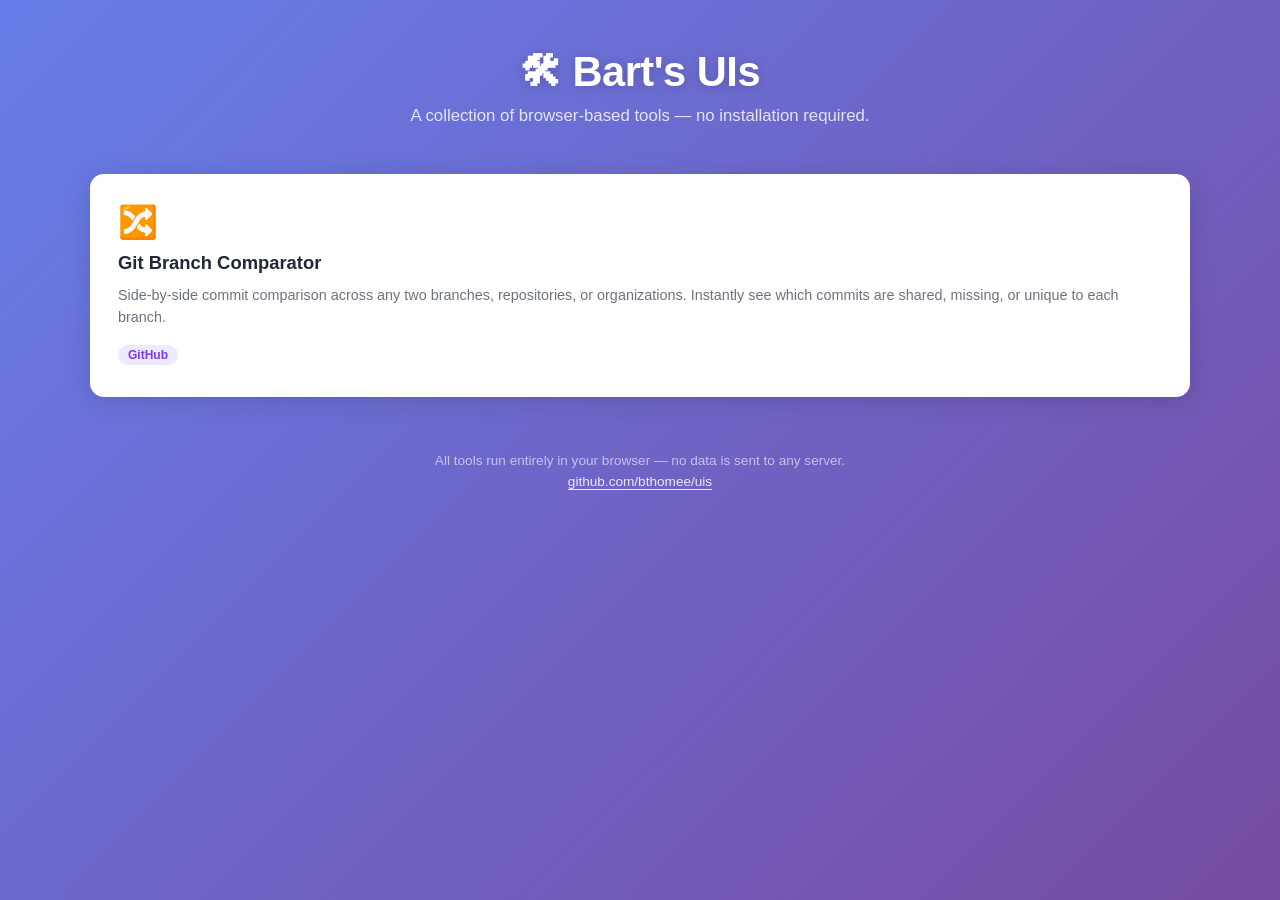
==== index.html @ 0b6bdf9d "Add GitHub PR branch comparison UI" ====
<!DOCTYPE html>
<html lang="en">
<head>
  <meta charset="UTF-8" />
  <meta name="viewport" content="width=device-width, initial-scale=1.0" />
  <title>Bart's UIs</title>
  <link rel="icon" href="favicon.svg" />
  <style>
    *, *::before, *::after { box-sizing: border-box; margin: 0; padding: 0; }

    body {
      font-family: 'BlinkMacSystemFont', 'Segoe UI', Roboto, Oxygen, Ubuntu, Cantarell, sans-serif;
      background: linear-gradient(135deg, #667eea 0%, #764ba2 100%);
      min-height: 100vh;
      padding: 48px 24px;
      color: #1f2937;
    }

    .container {
      max-width: 1100px;
      margin: 0 auto;
    }

    header {
      text-align: center;
      margin-bottom: 48px;
    }

    header h1 {
      font-size: 2.6rem;
      font-weight: 800;
      color: #fff;
      letter-spacing: -0.5px;
      margin-bottom: 10px;
      text-shadow: 0 2px 12px rgba(0,0,0,0.18);
    }

    header p {
      font-size: 1.05rem;
      color: rgba(255,255,255,0.82);
    }

    .cards {
      display: grid;
      grid-template-columns: repeat(auto-fit, minmax(280px, 1fr));
      gap: 24px;
    }

    .card {
      background: #fff;
      border-radius: 14px;
      padding: 32px 28px;
      box-shadow: 0 4px 24px rgba(0,0,0,0.13);
      text-decoration: none;
      color: inherit;
      display: flex;
      flex-direction: column;
      gap: 10px;
      transition: transform 0.18s ease, box-shadow 0.18s ease;
    }

    .card:hover {
      transform: translateY(-5px);
      box-shadow: 0 10px 36px rgba(0,0,0,0.2);
    }

    .card-icon {
      font-size: 2rem;
      line-height: 1;
      margin-bottom: 4px;
    }

    .card-title {
      font-size: 1.15rem;
      font-weight: 700;
      color: #1f2937;
    }

    .card-description {
      font-size: 0.9rem;
      color: #6b7280;
      line-height: 1.55;
    }

    .card-tag {
      display: inline-block;
      margin-top: 6px;
      font-size: 0.75rem;
      font-weight: 600;
      color: #7c3aed;
      background: #ede9fe;
      border-radius: 999px;
      padding: 3px 10px;
      align-self: flex-start;
    }

    footer {
      text-align: center;
      margin-top: 56px;
      font-size: 0.85rem;
      color: rgba(255,255,255,0.6);
    }

    footer a {
      color: rgba(255,255,255,0.85);
      text-decoration: underline;
      text-underline-offset: 3px;
    }
  </style>
</head>
<body>
  <div class="container">
    <header>
      <h1>🛠 Bart's UIs</h1>
      <p>A collection of browser-based tools — no installation required.</p>
    </header>

    <div class="cards">

      <a class="card" href="branch-compare.html">
        <div class="card-icon">🔀</div>
        <div class="card-title">Git Branch Comparator</div>
        <div class="card-description">
          Side-by-side commit comparison across any two branches, repositories, or organizations.
          Instantly see which commits are shared, missing, or unique to each branch.
        </div>
        <span class="card-tag">GitHub</span>
      </a>

    </div>

    <footer>
      <p>All tools run entirely in your browser &mdash; no data is sent to any server.</p>
      <p style="margin-top: 6px;">
        <a href="https://github.com/bthomee/uis" target="_blank" rel="noopener">github.com/bthomee/uis</a>
      </p>
    </footer>
  </div>
</body>
</html>
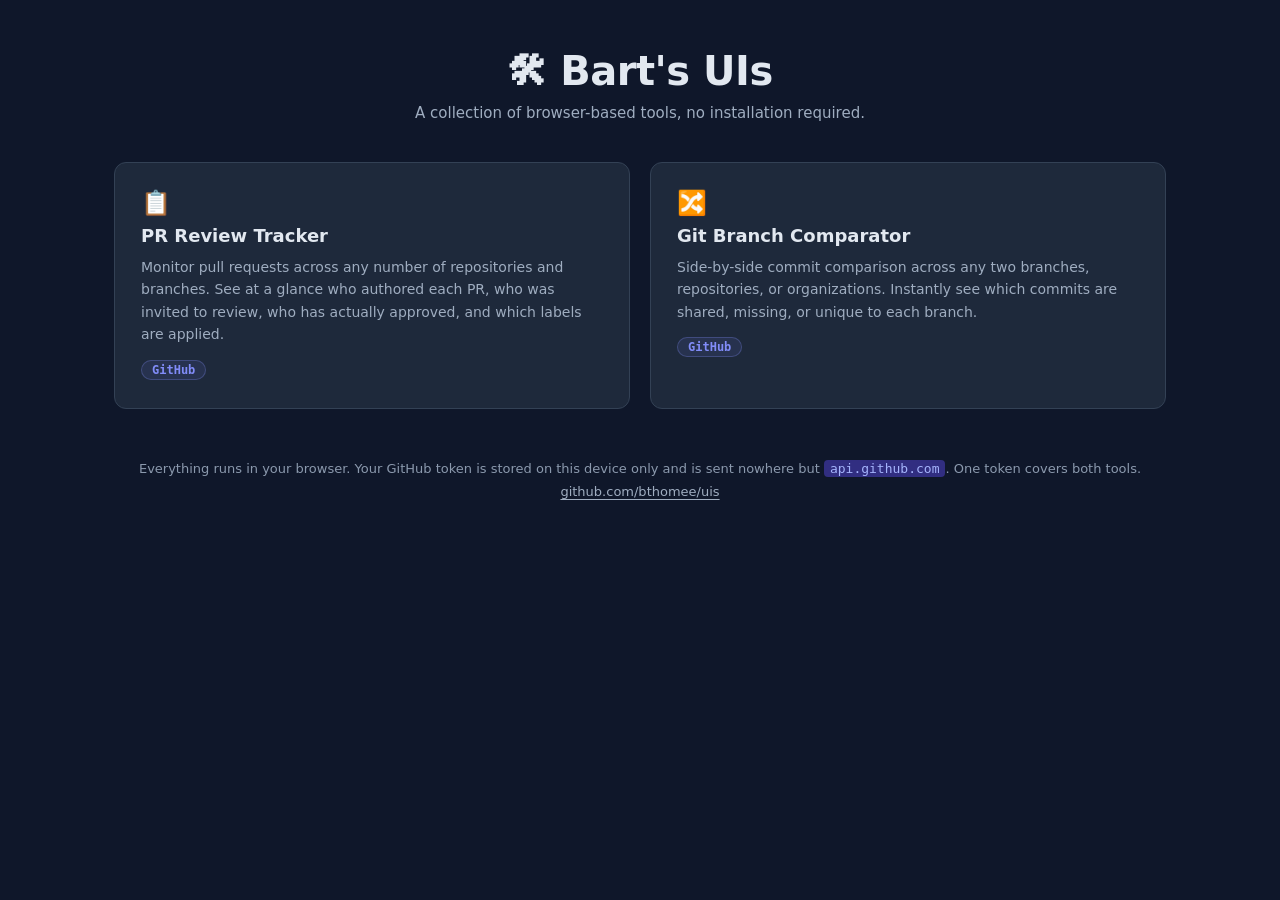
==== commit 092ebaa0: "Add PR tracker tool and shared gh-common module Introduces pr-tracker.html alongside shared gh-commo" ====
--- a/index.html
+++ b/index.html
@@ -5,122 +5,87 @@
   <meta name="viewport" content="width=device-width, initial-scale=1.0" />
   <title>Bart's UIs</title>
   <link rel="icon" href="favicon.svg" />
+  <!-- Same policy as the dashboards, minus connect-src: this page talks to nothing. -->
+  <meta http-equiv="Content-Security-Policy" content="default-src 'none'; img-src 'self' data:; style-src 'self' 'sha256-sQfXgb/aGTTjnxkW3dREyuYC4kLwOAw9TNK8QJbGeas='; base-uri 'none'; form-action 'none'" />
+  <link rel="stylesheet" href="gh-common.css" />
   <style>
-    *, *::before, *::after { box-sizing: border-box; margin: 0; padding: 0; }
+    /* The index used to carry its own light-purple theme while both tools it
+       links to are dark, so the first thing anyone saw looked like a different
+       product. Everything below is built from the shared tokens instead. */
+    .home { max-width: 68.75rem; margin: 0 auto; padding: 48px 24px 64px; }
 
-    body {
-      font-family: 'BlinkMacSystemFont', 'Segoe UI', Roboto, Oxygen, Ubuntu, Cantarell, sans-serif;
-      background: linear-gradient(135deg, #667eea 0%, #764ba2 100%);
-      min-height: 100vh;
-      padding: 48px 24px;
-      color: #1f2937;
+    .home-head { text-align: center; margin-bottom: 40px; }
+    .home-head h1 {
+      font-size: var(--fs-6xl); font-weight: 800; color: var(--text);
+      letter-spacing: -0.5px; margin-bottom: 10px;
+    }
+    .home-head p { font-size: var(--fs-lg); color: var(--text-mute); }
+
+    .cards { display: grid; grid-template-columns: repeat(auto-fit, minmax(17.5rem, 1fr)); gap: 20px; }
+
+    .card {
+      background: var(--surface);
+      border: 1px solid var(--border);
+      border-radius: var(--radius-lg);
+      padding: 28px 26px;
+      text-decoration: none;
+      color: inherit;
+      display: flex; flex-direction: column; gap: 10px;
+      transition: transform 0.18s ease, border-color 0.18s ease, background 0.18s ease;
+    }
+    .card:hover {
+      transform: translateY(-3px);
+      border-color: var(--accent-solid);
+      background: var(--surface-hi);
+    }
+    .card-icon  { font-size: var(--fs-4xl); line-height: 1; }
+    .card-title { font-size: var(--fs-xl); font-weight: 700; color: var(--text); }
+    .card-desc  { font-size: var(--fs-base); color: var(--text-mute); line-height: 1.6; }
+    .card-tag {
+      display: inline-block; align-self: flex-start; margin-top: 4px;
+      font-size: var(--fs-sm); font-weight: 600; font-family: var(--mono);
+      color: var(--accent); background: rgba(129, 140, 248, 0.10);
+      border: 1px solid rgba(129, 140, 248, 0.28);
+      border-radius: 999px; padding: 2px 10px;
     }
 
-    .container {
-      max-width: 1100px;
-      margin: 0 auto;
+    .home-foot {
+      text-align: center; margin-top: 48px;
+      font-size: var(--fs-md); color: var(--text-faint); line-height: 1.8;
     }
+    .home-foot a { color: var(--text-mute); text-decoration: underline; text-underline-offset: 3px; }
+    .home-foot a:hover { color: var(--accent); }
 
-    header {
-      text-align: center;
-      margin-bottom: 48px;
-    }
-
-    header h1 {
-      font-size: 2.6rem;
-      font-weight: 800;
-      color: #fff;
-      letter-spacing: -0.5px;
-      margin-bottom: 10px;
-      text-shadow: 0 2px 12px rgba(0,0,0,0.18);
-    }
-
-    header p {
-      font-size: 1.05rem;
-      color: rgba(255,255,255,0.82);
-    }
-
-    .cards {
-      display: grid;
-      grid-template-columns: repeat(auto-fit, minmax(280px, 1fr));
-      gap: 24px;
-    }
-
-    .card {
-      background: #fff;
-      border-radius: 14px;
-      padding: 32px 28px;
-      box-shadow: 0 4px 24px rgba(0,0,0,0.13);
-      text-decoration: none;
-      color: inherit;
-      display: flex;
-      flex-direction: column;
-      gap: 10px;
-      transition: transform 0.18s ease, box-shadow 0.18s ease;
-    }
-
-    .card:hover {
-      transform: translateY(-5px);
-      box-shadow: 0 10px 36px rgba(0,0,0,0.2);
-    }
-
-    .card-icon {
-      font-size: 2rem;
-      line-height: 1;
-      margin-bottom: 4px;
-    }
-
-    .card-title {
-      font-size: 1.15rem;
-      font-weight: 700;
-      color: #1f2937;
-    }
-
-    .card-description {
-      font-size: 0.9rem;
-      color: #6b7280;
-      line-height: 1.55;
-    }
-
-    .card-tag {
-      display: inline-block;
-      margin-top: 6px;
-      font-size: 0.75rem;
-      font-weight: 600;
-      color: #7c3aed;
-      background: #ede9fe;
-      border-radius: 999px;
-      padding: 3px 10px;
-      align-self: flex-start;
-    }
-
-    footer {
-      text-align: center;
-      margin-top: 56px;
-      font-size: 0.85rem;
-      color: rgba(255,255,255,0.6);
-    }
-
-    footer a {
-      color: rgba(255,255,255,0.85);
-      text-decoration: underline;
-      text-underline-offset: 3px;
+    @media (max-width: 51.25em) {
+      .home { padding: 32px 16px 48px; }
+      .home-head h1 { font-size: var(--fs-5xl); }
     }
   </style>
 </head>
 <body>
-  <div class="container">
-    <header>
+  <div class="home">
+    <header class="home-head">
       <h1>🛠 Bart's UIs</h1>
-      <p>A collection of browser-based tools — no installation required.</p>
+      <p>A collection of browser-based tools, no installation required.</p>
     </header>
 
     <div class="cards">
 
+      <a class="card" href="pr-tracker.html">
+        <div class="card-icon">📋</div>
+        <div class="card-title">PR Review Tracker</div>
+        <div class="card-desc">
+          Monitor pull requests across any number of repositories and branches. See at a glance
+          who authored each PR, who was invited to review, who has actually approved, and which
+          labels are applied.
+        </div>
+        <span class="card-tag">GitHub</span>
+      </a>
+
       <a class="card" href="branch-compare.html">
         <div class="card-icon">🔀</div>
         <div class="card-title">Git Branch Comparator</div>
-        <div class="card-description">
+        <div class="card-desc">
           Side-by-side commit comparison across any two branches, repositories, or organizations.
           Instantly see which commits are shared, missing, or unique to each branch.
         </div>
@@ -129,11 +94,10 @@
 
     </div>
 
-    <footer>
-      <p>All tools run entirely in your browser &mdash; no data is sent to any server.</p>
-      <p style="margin-top: 6px;">
-        <a href="https://github.com/bthomee/uis" target="_blank" rel="noopener">github.com/bthomee/uis</a>
-      </p>
+    <footer class="home-foot">
+      <p>Everything runs in your browser. Your GitHub token is stored on this device only and
+         is sent nowhere but <code>api.github.com</code>. One token covers both tools.</p>
+      <p><a href="https://github.com/bthomee/uis" target="_blank" rel="noopener">github.com/bthomee/uis</a></p>
     </footer>
   </div>
 </body>
--- a/gh-common.css
+++ b/gh-common.css
@@ -0,0 +1,266 @@
+/* ══════════════════════════════════════════════════════════════════════════
+   gh-common.css - shared design tokens and components for Bart's UIs.
+
+   Loaded by every dashboard before its own <style> block. Anything that both
+   dashboards render the same way lives here; anything page-specific stays in
+   the page. Colours are declared once as custom properties so a palette change
+   is one edit rather than a copy-paste sweep across files.
+   ══════════════════════════════════════════════════════════════════════════ */
+
+:root {
+  /* Surfaces and text */
+  --bg:         #0f172a;
+  --surface:    #1e293b;
+  --surface-hi: #22304a;
+  --surface-alt:#172033;
+  --border:     #334155;
+  --border-hi:  #475569;
+  /* Every text tone clears WCAG AA (4.5:1) against BOTH the page background
+     and the lighter panel background. The old --text-mute was 3.75:1 and
+     --text-faint only 2.36:1, which is what made PR numbers and timestamps
+     hard to read. Measured ratios are in the comments. */
+  --text:       #e2e8f0;   /* 14.5 page / 11.9 panel */
+  --text-soft:  #cbd5e1;   /* 12.0 / 9.9  */
+  --text-dim:   #b6c2d2;   /*  9.9 / 8.1  */
+  --text-mute:  #9fadc0;   /*  7.8 / 6.4  */
+  --text-faint: #8b99ad;   /*  6.2 / 5.1  */
+  /* Non-text only: separators and disabled outlines, never used for copy. */
+  --line-soft:  #475569;
+
+  /* Accent and status */
+  --accent:       #818cf8;
+  --accent-solid: #6366f1;
+  --accent-deep:  #4f46e5;
+  --accent-dark:  #312e81;
+  --accent-pale:  #a5b4fc;
+  --ok:      #4ade80;
+  --ok-dim:  #34d399;
+  --warn:    #fbbf24;
+  --info:    #67e8f9;
+  --danger:  #f87171;
+  --merged:  #a78bfa;
+
+  /* Shape */
+  --radius-sm: 6px;
+  --radius:    8px;
+  --radius-lg: 12px;
+  --radius-xl: 16px;
+
+  --mono: 'SFMono-Regular', Consolas, monospace;
+  --sans: 'Inter', 'Segoe UI', system-ui, sans-serif;
+
+  /* Type scale, in rem so it follows the reader's browser font-size setting
+     rather than overriding it. The root is left at the browser default, so
+     1rem is normally 16px and each value renders as the pixel size in its
+     comment; someone who has set 20px gets everything 25% larger without
+     touching zoom. Change these to rescale both dashboards at once. */
+  --fs-2xs:  0.625rem;    /* 10px at a 16px root */
+  --fs-xs:   0.6875rem;   /* 11 */
+  --fs-sm:   0.75rem;     /* 12 */
+  --fs-md:   0.8125rem;   /* 13 */
+  --fs-base: 0.875rem;    /* 14 */
+  --fs-lg:   0.9375rem;   /* 15 */
+  --fs-xl:   1.125rem;    /* 18 */
+  --fs-2xl:  1.25rem;     /* 20 */
+  --fs-3xl:  1.375rem;    /* 22 */
+  --fs-4xl:  1.5rem;      /* 24 */
+  --fs-5xl:  1.75rem;     /* 28 */
+  --fs-6xl:  2.5rem;      /* 40 */
+}
+
+*, *::before, *::after { box-sizing: border-box; margin: 0; padding: 0; }
+
+/* Deliberately not set: the root font size stays at whatever the browser (and
+   therefore the reader) says it is. Every size below is relative to it. */
+html { font-size: 100%; }
+
+body {
+  background: var(--bg);
+  font-family: var(--sans);
+  color: var(--text);
+  min-height: 100vh;
+}
+
+a { color: inherit; }
+
+code {
+  background: var(--accent-dark);
+  color: var(--accent-pale);
+  padding: 1px 6px;
+  border-radius: 4px;
+  font-size:var(--fs-md);
+  font-family: var(--mono);
+}
+
+::-webkit-scrollbar { width: 6px; height: 6px; }
+::-webkit-scrollbar-track { background: var(--surface); }
+::-webkit-scrollbar-thumb { background: var(--border); border-radius: 3px; }
+::-webkit-scrollbar-thumb:hover { background: var(--border-hi); }
+
+@keyframes pulse  { 0%,100% { opacity: 1 } 50% { opacity: 0.4 } }
+@keyframes spin   { to { transform: rotate(360deg) } }
+@keyframes fadeIn { from { opacity: 0; transform: scale(0.97) } to { opacity: 1; transform: scale(1) } }
+
+/* A visible keyboard focus indicator, declared !important on purpose: several
+   controls set `outline:none` inline from JS, and a focus ring is not
+   something a component should be able to opt out of. */
+:focus-visible {
+  outline: 2px solid var(--accent) !important;
+  outline-offset: 1px;
+}
+
+/* ── Token screen ─────────────────────────────────────────────────────────
+   Identical across dashboards; only the icon, title and one-line blurb vary,
+   and those are injected by gh-common.js.                                  */
+.token-screen { display:flex; align-items:center; justify-content:center; min-height:100vh; padding:20px; }
+.token-box    { width:100%; max-width:33.75rem; padding:40px; background:var(--surface); border-radius:var(--radius-xl); border:1px solid var(--border); }
+.token-box h1 { font-size:var(--fs-3xl); font-weight:700; color:var(--accent); margin-bottom:10px; }
+.token-box p  { font-size:var(--fs-base); color:var(--text-mute); line-height:1.6; margin-bottom:12px; }
+.token-icon   { font-size:var(--fs-5xl); margin-bottom:8px; }
+.token-row    { display:flex; gap:8px; margin:20px 0 12px; }
+.token-input  { flex:1; padding:11px 14px; border-radius:var(--radius); border:1px solid var(--border); background:var(--bg); color:var(--text); font-size:var(--fs-lg); }
+.token-input:focus { border-color: var(--accent-solid); }
+.btn-connect  { padding:11px 22px; border-radius:var(--radius); border:none; background:var(--accent-solid); color:#fff; font-size:var(--fs-lg); font-weight:600; cursor:pointer; white-space:nowrap; }
+.btn-connect:hover:not(:disabled) { background: var(--accent-deep); }
+.btn-connect:disabled { background: var(--accent-dark); cursor:not-allowed; }
+.err-text     { color: var(--danger); font-size:var(--fs-base); line-height:1.5; }
+.check-row    { display:flex; align-items:center; gap:8px; font-size:var(--fs-md); color:var(--text-mute); margin-bottom:4px; }
+.check-row input { width:0.9em; height:0.9em; cursor:pointer; accent-color: var(--accent-solid); }
+.check-row label { cursor:pointer; }
+.scope-note   { font-size:var(--fs-sm); color:var(--text-faint); margin:6px 0 12px; line-height:1.6; }
+
+/* ── Utilities ────────────────────────────────────────────────────────────
+   A small set of single-purpose classes, so that no element in this suite
+   needs a `style` attribute.
+
+   That is what lets the Content-Security-Policy drop `style-src
+   'unsafe-inline'`. A hash can cover a `<style>` block, but nothing covers a
+   style attribute in markup, so as long as one exists anywhere the policy has
+   to allow all of them. Values that genuinely vary at runtime (a label's own
+   colour, a status colour) are written through `element.style`, which is the
+   CSSOM rather than markup and is not restricted by the policy at all.       */
+.grow         { flex: 1; }
+.m0           { margin: 0; }
+.mb-sm        { margin-bottom: 8px; }
+.no-underline { text-decoration: none; }
+.t-dim        { color: var(--text-dim); }
+.t-mute       { color: var(--text-mute); }
+.t-faint      { color: var(--text-faint); }
+.header-icon  { font-size: var(--fs-2xl); }
+
+/* A centred one-line explanation where a table or a list would otherwise be. */
+.pad-note          { padding: 26px; text-align: center; font-size: var(--fs-base); color: var(--text-faint); }
+.pad-note.is-info  { padding: 22px; color: var(--text-mute); }
+
+/* Shown while the token is being checked, before any board can be drawn. */
+.connecting-splash { min-height:100vh; display:flex; align-items:center; justify-content:center;
+                     color:var(--text-faint); font-size:var(--fs-lg); }
+
+/* ── Shell ────────────────────────────────────────────────────────────────
+   Pages set their own max-width on .main.                                  */
+.main    { padding: 20px 24px 60px; margin: 0 auto; }
+.header  { display:flex; align-items:center; gap:12px; margin-bottom:18px; flex-wrap:wrap; }
+.header h1 { font-size:var(--fs-2xl); font-weight:700; color: var(--accent); }
+.divider { width:1px; height:1em; background: var(--border); }
+.muted   { font-size:var(--fs-md); color: var(--text-faint); }
+
+.btn-sm  { padding:5px 12px; border-radius:var(--radius-sm); border:1px solid var(--border); background:transparent; color:var(--text-mute); font-size:var(--fs-md); cursor:pointer; white-space:nowrap; }
+.btn-sm:hover:not(:disabled) { color: var(--text-dim); border-color: var(--border-hi); }
+.btn-sm:disabled { opacity:0.45; cursor:not-allowed; }
+
+.btn-primary { padding:6px 16px; border-radius:7px; border:1px solid var(--accent-solid); background:var(--accent-solid); color:#fff; font-size:var(--fs-md); font-weight:600; cursor:pointer; white-space:nowrap; }
+.btn-primary:hover:not(:disabled) { background: var(--accent-deep); }
+.btn-primary:disabled { background: var(--accent-dark); border-color: var(--accent-dark); cursor:not-allowed; }
+
+/* ── Panels ───────────────────────────────────────────────────────────── */
+.panel       { background:var(--surface); border-radius:var(--radius-lg); border:1px solid var(--border); padding:16px; margin-bottom:16px; }
+.panel-head  { display:flex; align-items:center; gap:10px; margin-bottom:12px; flex-wrap:wrap; }
+.panel-label { font-size:var(--fs-sm); font-weight:700; letter-spacing:0.09em; text-transform:uppercase; color:var(--text-mute); }
+
+/* ── Stats bar ─────────────────────────────────────────────────────────── */
+.stats-bar { display:flex; margin-bottom:16px; background:var(--surface); border-radius:10px; border:1px solid var(--border); overflow:hidden; flex-wrap:wrap; }
+.stat-cell { flex:1; min-width:6.875rem; padding:12px 16px; border-right:1px solid var(--border); }
+.stat-cell:last-child { border-right:none; }
+.stat-val  { font-size:var(--fs-4xl); font-weight:700; }
+.stat-lbl  { font-size:var(--fs-sm); color:var(--text-mute); margin-top:3px; }
+
+/* ── Feedback ──────────────────────────────────────────────────────────── */
+.empty-state         { text-align:center; padding:60px 20px; color:var(--text-faint); }
+.empty-state .icon   { font-size:var(--fs-6xl); margin-bottom:12px; }
+.empty-state .title  { font-size:var(--fs-lg); color:var(--text-dim); margin-bottom:6px; font-weight:600; }
+.empty-state .sub    { font-size:var(--fs-base); line-height:1.6; max-width:28.75rem; margin:0 auto; }
+
+.err-banner { background:rgba(248,113,113,0.08); border:1px solid rgba(248,113,113,0.3); border-radius:10px; padding:11px 14px; margin-bottom:14px; font-size:var(--fs-md); color:#fca5a5; line-height:1.6; }
+.err-banner strong { color: var(--danger); }
+
+.spinner   { display:inline-block; width:0.85em; height:0.85em; border:2px solid var(--border); border-top-color:var(--accent); border-radius:50%; animation:spin 0.7s linear infinite; }
+.pulse-dot { display:inline-block; width:0.55em; height:0.55em; border-radius:50%; background:var(--accent); opacity:0.7; animation:pulse 1s infinite; flex-shrink:0; }
+
+.toast { position:fixed; bottom:22px; left:50%; transform:translateX(-50%); background:var(--surface); border:1px solid var(--border); color:var(--text-soft); font-size:var(--fs-base); padding:10px 20px; border-radius:9px; box-shadow:0 10px 30px rgba(0,0,0,0.6); z-index:2000; max-width:min(92vw,35rem); }
+
+/* ── Token field ───────────────────────────────────────────────────────────
+   One control for every "type a value, it becomes a removable chip" input:
+   the filter bar and the ignored-reviewer list are the same interaction and
+   should not look like two different widgets.
+
+   The box is only ever a box for typing into. Entered values sit beside it as
+   chips and wrap underneath when the row runs out of room, so the caret never
+   moves around as chips are added and removed.
+
+   Set --token-field-bg where the default would disappear into its container. */
+.gh-tokens {
+  display:flex; flex-wrap:wrap; align-items:center; gap:8px;
+  min-width:0;
+}
+
+.gh-token-inputwrap { position:relative; display:flex; flex:0 1 24rem; min-width:11rem; }
+.gh-token-input {
+  flex:1; min-width:0;
+  padding:8px 11px;
+  border-radius:var(--radius);
+  border:1px solid var(--border);
+  background:var(--token-field-bg, var(--bg));
+  color:var(--text);
+  font-family:var(--sans); font-size:var(--fs-md);
+}
+.gh-token-input:focus      { border-color:var(--accent-solid); }
+.gh-token-input.is-invalid { border-color:var(--danger); }
+.gh-token-input::placeholder { color:var(--text-faint); }
+
+.gh-token {
+  display:inline-flex; align-items:center; gap:6px;
+  font-size:var(--fs-sm); font-family:var(--mono);
+  padding:3px 9px 3px 5px;
+  border-radius:999px; border:1px solid transparent;
+  max-width:100%;
+}
+.gh-token > span { overflow:hidden; text-overflow:ellipsis; white-space:nowrap; }
+.gh-token-x {
+  border:none; background:transparent; cursor:pointer;
+  font-size:var(--fs-base); line-height:1; padding:0 2px;
+  border-radius:50%; flex-shrink:0;
+}
+/* Two tones: one adds to what is shown, the other subtracts from it. */
+.gh-token.is-include   { background:rgba(129,140,248,0.10); border-color:rgba(129,140,248,0.32); color:#c7d2fe; }
+.gh-token.is-include .gh-token-x { color:var(--accent); }
+.gh-token.is-include .gh-token-x:hover { color:#fff; background:rgba(129,140,248,0.35); }
+.gh-token.is-exclude   { background:rgba(148,163,184,0.10); border-color:rgba(148,163,184,0.30); color:var(--text-dim); }
+.gh-token.is-exclude .gh-token-x { color:var(--text-mute); }
+.gh-token.is-exclude .gh-token-x:hover { color:#fff; background:rgba(148,163,184,0.35); }
+
+/* ── Combobox (built by gh-common.js) ──────────────────────────────────── */
+.gh-combo         { position:relative; flex:1; min-width:0; }
+.gh-combo-input   { width:100%; padding:8px 11px; border-radius:7px; border:1px solid var(--border); background:var(--surface); color:var(--text); font-size:var(--fs-base); font-family:var(--mono); transition:border-color 0.15s; }
+.gh-combo-input:focus { border-color: var(--accent-solid); }
+.gh-combo-input:disabled { background:var(--bg); color:var(--text-faint); }
+.gh-combo-list    { position:absolute; top:calc(100% + 3px); left:0; right:0; z-index:9999; margin:0; padding:0; list-style:none; background:var(--surface); border:1px solid var(--border); border-radius:var(--radius); max-height:14.375rem; overflow-y:auto; box-shadow:0 10px 30px rgba(0,0,0,0.6); display:none; }
+.gh-combo-opt     { padding:8px 12px; cursor:pointer; font-size:var(--fs-base); font-family:var(--mono); color:var(--text-soft); border-bottom:1px solid var(--bg); }
+.gh-combo-opt:last-child { border-bottom:none; }
+.gh-combo-opt[aria-selected="true"] { color:var(--accent); font-weight:600; }
+.gh-combo-opt.active, .gh-combo-opt:hover { background: var(--border); color:#fff; }
+
+@media (max-width: 51.25em) {
+  .main   { padding: 16px 12px 40px; }
+  .header { gap: 8px; }
+  .token-box { padding: 28px 22px; }
+}
